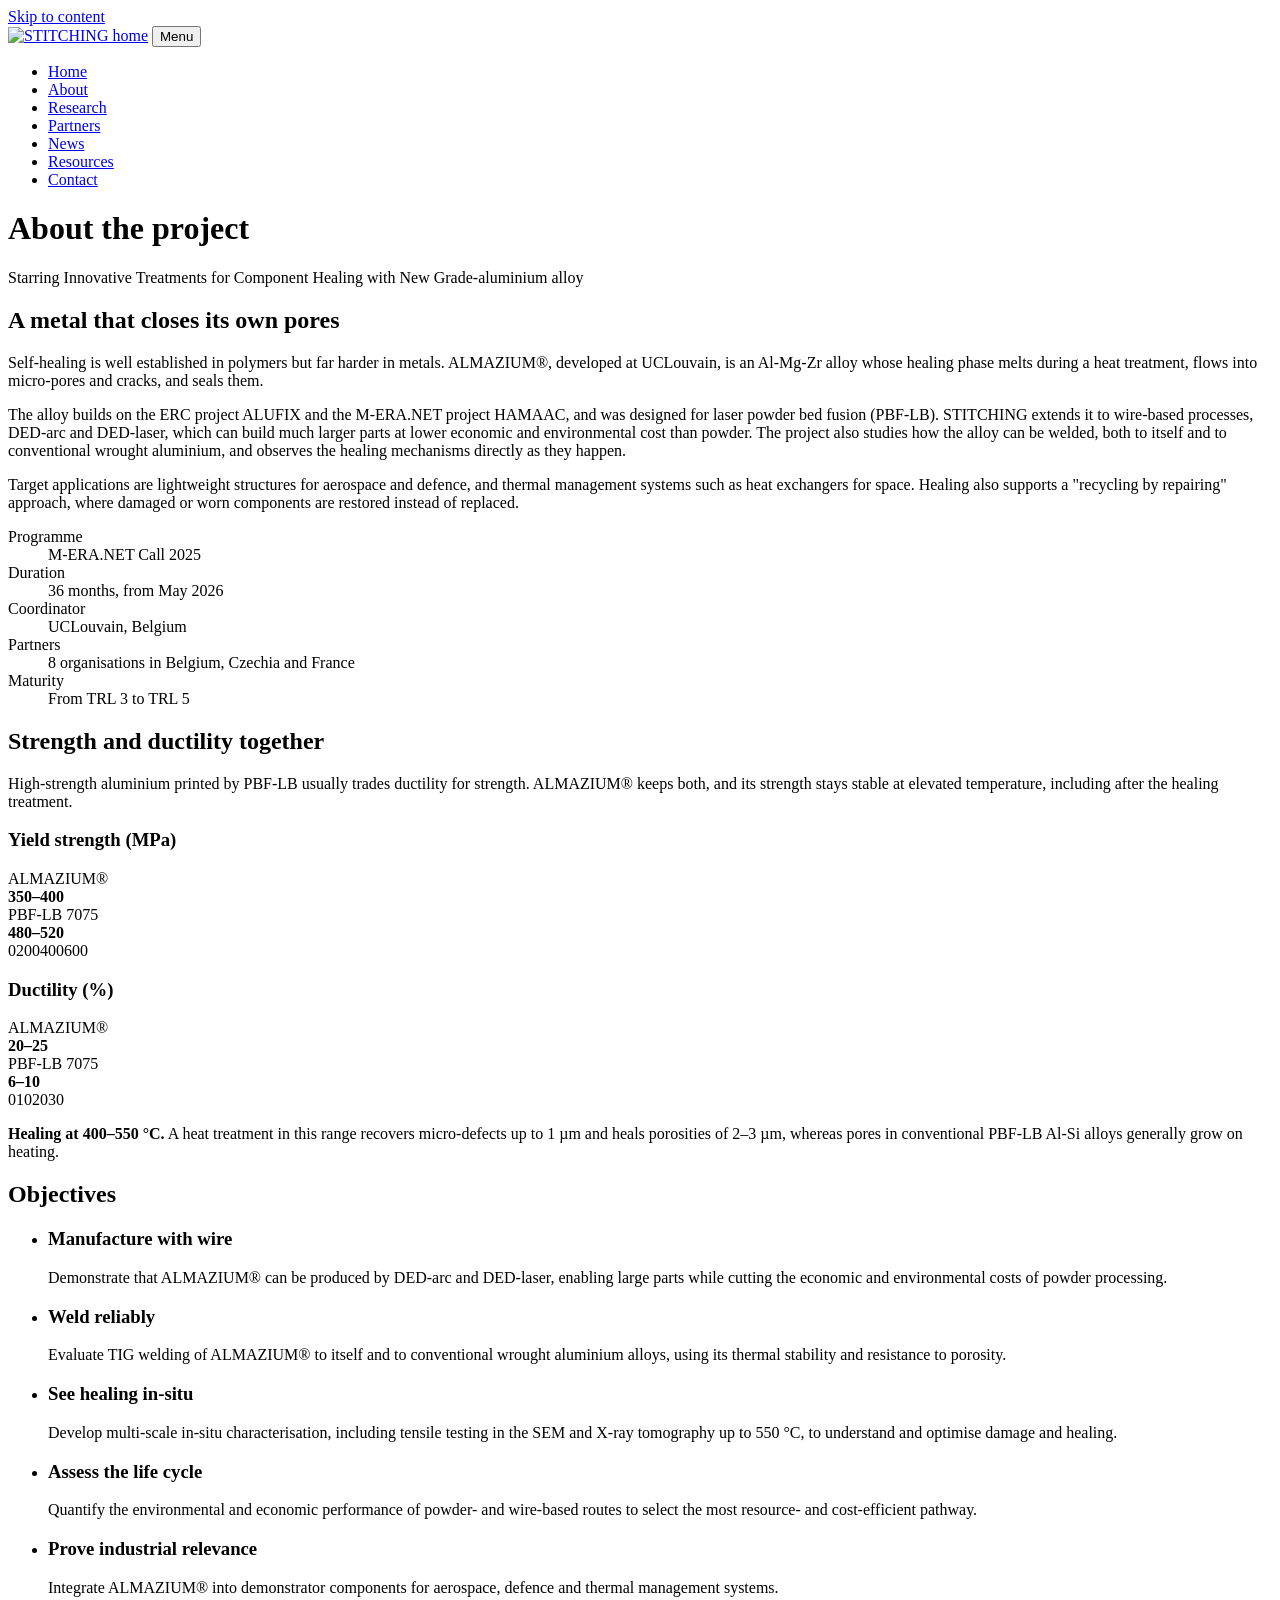
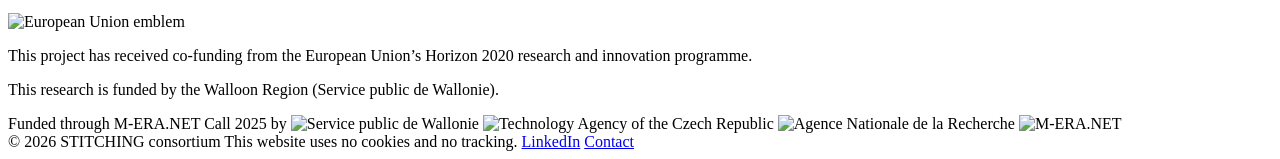
==== about.html @ 86575761 "Add files via upload Add website" ====
<!DOCTYPE html>
<html lang="en">
<head>
<meta charset="utf-8">
<meta name="viewport" content="width=device-width, initial-scale=1">
<title>About | STITCHING</title>
<meta name="description" content="STITCHING is an M-ERA.NET research project on ALMAZIUM®, a self-healing aluminium alloy for additive manufacturing and welding.">
<link rel="icon" href="assets/img/favicon.png" type="image/png">
<link rel="apple-touch-icon" href="assets/img/apple-touch-icon.png">
<meta property="og:title" content="About | STITCHING">
<meta property="og:description" content="STITCHING is an M-ERA.NET research project on ALMAZIUM®, a self-healing aluminium alloy for additive manufacturing and welding.">
<meta property="og:image" content="assets/img/stitching-logo.png">
<link rel="stylesheet" href="assets/style.css">
</head>
<body>
<a class="skip" href="#main">Skip to content</a>

<header class="site-header">
  <div class="wrap">
    <a class="brand" href="index.html"><img src="assets/img/stitching-logo.png" alt="STITCHING home" width="869" height="282"></a>
    <button class="menu-btn" type="button" aria-expanded="false" aria-controls="site-nav">Menu</button>
    <nav class="nav" id="site-nav" aria-label="Main">
      <ul>
        <li><a href="index.html">Home</a></li>
        <li><a href="about.html" aria-current="page">About</a></li>
        <li><a href="research.html">Research</a></li>
        <li><a href="partners.html">Partners</a></li>
        <li><a href="news.html">News</a></li>
        <li><a href="resources.html">Resources</a></li>
        <li><a href="contact.html">Contact</a></li>
      </ul>
    </nav>
  </div>
</header>

<main id="main">
<div class="banner">
  <div class="wrap">
    <h1>About the project</h1>
    <p>Starring Innovative Treatments for Component Healing with New Grade-aluminium alloy</p>
  </div>
</div>
<section>
  <div class="wrap cols">
    <div>
      <h2>A metal that closes its own pores</h2>
      <p class="intro">Self-healing is well established in polymers but far harder in metals. ALMAZIUM®, developed at UCLouvain, is an Al-Mg-Zr alloy whose healing phase melts during a heat treatment, flows into micro-pores and cracks, and seals them.</p>
      <p>The alloy builds on the ERC project ALUFIX and the M-ERA.NET project HAMAAC, and was designed for laser powder bed fusion (PBF-LB). STITCHING extends it to wire-based processes, DED-arc and DED-laser, which can build much larger parts at lower economic and environmental cost than powder. The project also studies how the alloy can be welded, both to itself and to conventional wrought aluminium, and observes the healing mechanisms directly as they happen.</p>
      <p>Target applications are lightweight structures for aerospace and defence, and thermal management systems such as heat exchangers for space. Healing also supports a "recycling by repairing" approach, where damaged or worn components are restored instead of replaced.</p>
    </div>
    <dl class="facts">
      <dt>Programme</dt><dd>M-ERA.NET Call 2025</dd>
      <dt>Duration</dt><dd>36 months, from May 2026</dd>
      <dt>Coordinator</dt><dd>UCLouvain, Belgium</dd>
      <dt>Partners</dt><dd>8 organisations in Belgium, Czechia and France</dd>
      <dt>Maturity</dt><dd>From TRL 3 to TRL 5</dd>
    </dl>
  </div>
</section>

<section class="tint">
  <div class="wrap">
    <h2>Strength and ductility together</h2>
    <p class="intro">High-strength aluminium printed by PBF-LB usually trades ductility for strength. ALMAZIUM® keeps both, and its strength stays stable at elevated temperature, including after the healing treatment.</p>
    <div class="compare">
      <div class="metric">
        <h3>Yield strength (MPa)</h3>
        <div class="row"><span class="who">ALMAZIUM®</span><div class="track"><div class="range ours" style="left:58.3%;width:8.3%"><b>350–400</b></div></div></div>
        <div class="row"><span class="who">PBF-LB 7075</span><div class="track"><div class="range" style="left:80%;width:6.7%"><b>480–520</b></div></div></div>
        <div class="axis"><span></span><div><span>0</span><span>200</span><span>400</span><span>600</span></div></div>
      </div>
      <div class="metric">
        <h3>Ductility (%)</h3>
        <div class="row"><span class="who">ALMAZIUM®</span><div class="track"><div class="range ours" style="left:66.7%;width:16.7%"><b>20–25</b></div></div></div>
        <div class="row"><span class="who">PBF-LB 7075</span><div class="track"><div class="range" style="left:20%;width:13.3%"><b>6–10</b></div></div></div>
        <div class="axis"><span></span><div><span>0</span><span>10</span><span>20</span><span>30</span></div></div>
      </div>
    </div>
    <div class="heal-note">
      <p><strong>Healing at 400–550 °C.</strong> A heat treatment in this range recovers micro-defects up to 1 µm and heals porosities of 2–3 µm, whereas pores in conventional PBF-LB Al-Si alloys generally grow on heating.</p>
    </div>
  </div>
</section>

<section>
  <div class="wrap">
    <h2>Objectives</h2>
    <ul class="objectives">
      <li><h3>Manufacture with wire</h3><p>Demonstrate that ALMAZIUM® can be produced by DED-arc and DED-laser, enabling large parts while cutting the economic and environmental costs of powder processing.</p></li>
      <li><h3>Weld reliably</h3><p>Evaluate TIG welding of ALMAZIUM® to itself and to conventional wrought aluminium alloys, using its thermal stability and resistance to porosity.</p></li>
      <li><h3>See healing in-situ</h3><p>Develop multi-scale in-situ characterisation, including tensile testing in the SEM and X-ray tomography up to 550 °C, to understand and optimise damage and healing.</p></li>
      <li><h3>Assess the life cycle</h3><p>Quantify the environmental and economic performance of powder- and wire-based routes to select the most resource- and cost-efficient pathway.</p></li>
      <li><h3>Prove industrial relevance</h3><p>Integrate ALMAZIUM® into demonstrator components for aerospace, defence and thermal management systems.</p></li>
    </ul>
  </div>
</section>
</main>

<div class="funding-band">
  <div class="wrap">
    <div class="funding">
      <img class="eu" src="assets/img/eu-emblem.svg" alt="European Union emblem" width="96" height="64">
      <div>
        <p>This project has received co-funding from the European Union’s Horizon 2020 research and innovation programme.</p>
        <p>This research is funded by the Walloon Region (Service public de Wallonie).</p>
      </div>
    </div>
    <div class="funders">
      <span>Funded through M-ERA.NET Call 2025 by</span>
      <img src="assets/logos/spw.png" alt="Service public de Wallonie">
      <img class="square" src="assets/logos/tacr.png" alt="Technology Agency of the Czech Republic">
      <img src="assets/logos/anr.png" alt="Agence Nationale de la Recherche">
      <img src="assets/logos/meranet.png" alt="M-ERA.NET">
    </div>
  </div>
</div>

<footer>
  <div class="wrap">
    <span>© 2026 STITCHING consortium</span>
    <span>This website uses no cookies and no tracking.</span>
    <a href="https://www.linkedin.com/company/stitching-meranet/" rel="noopener">LinkedIn</a>
    <a href="contact.html">Contact</a>
  </div>
</footer>
<script src="assets/site.js"></script>
</body>
</html>
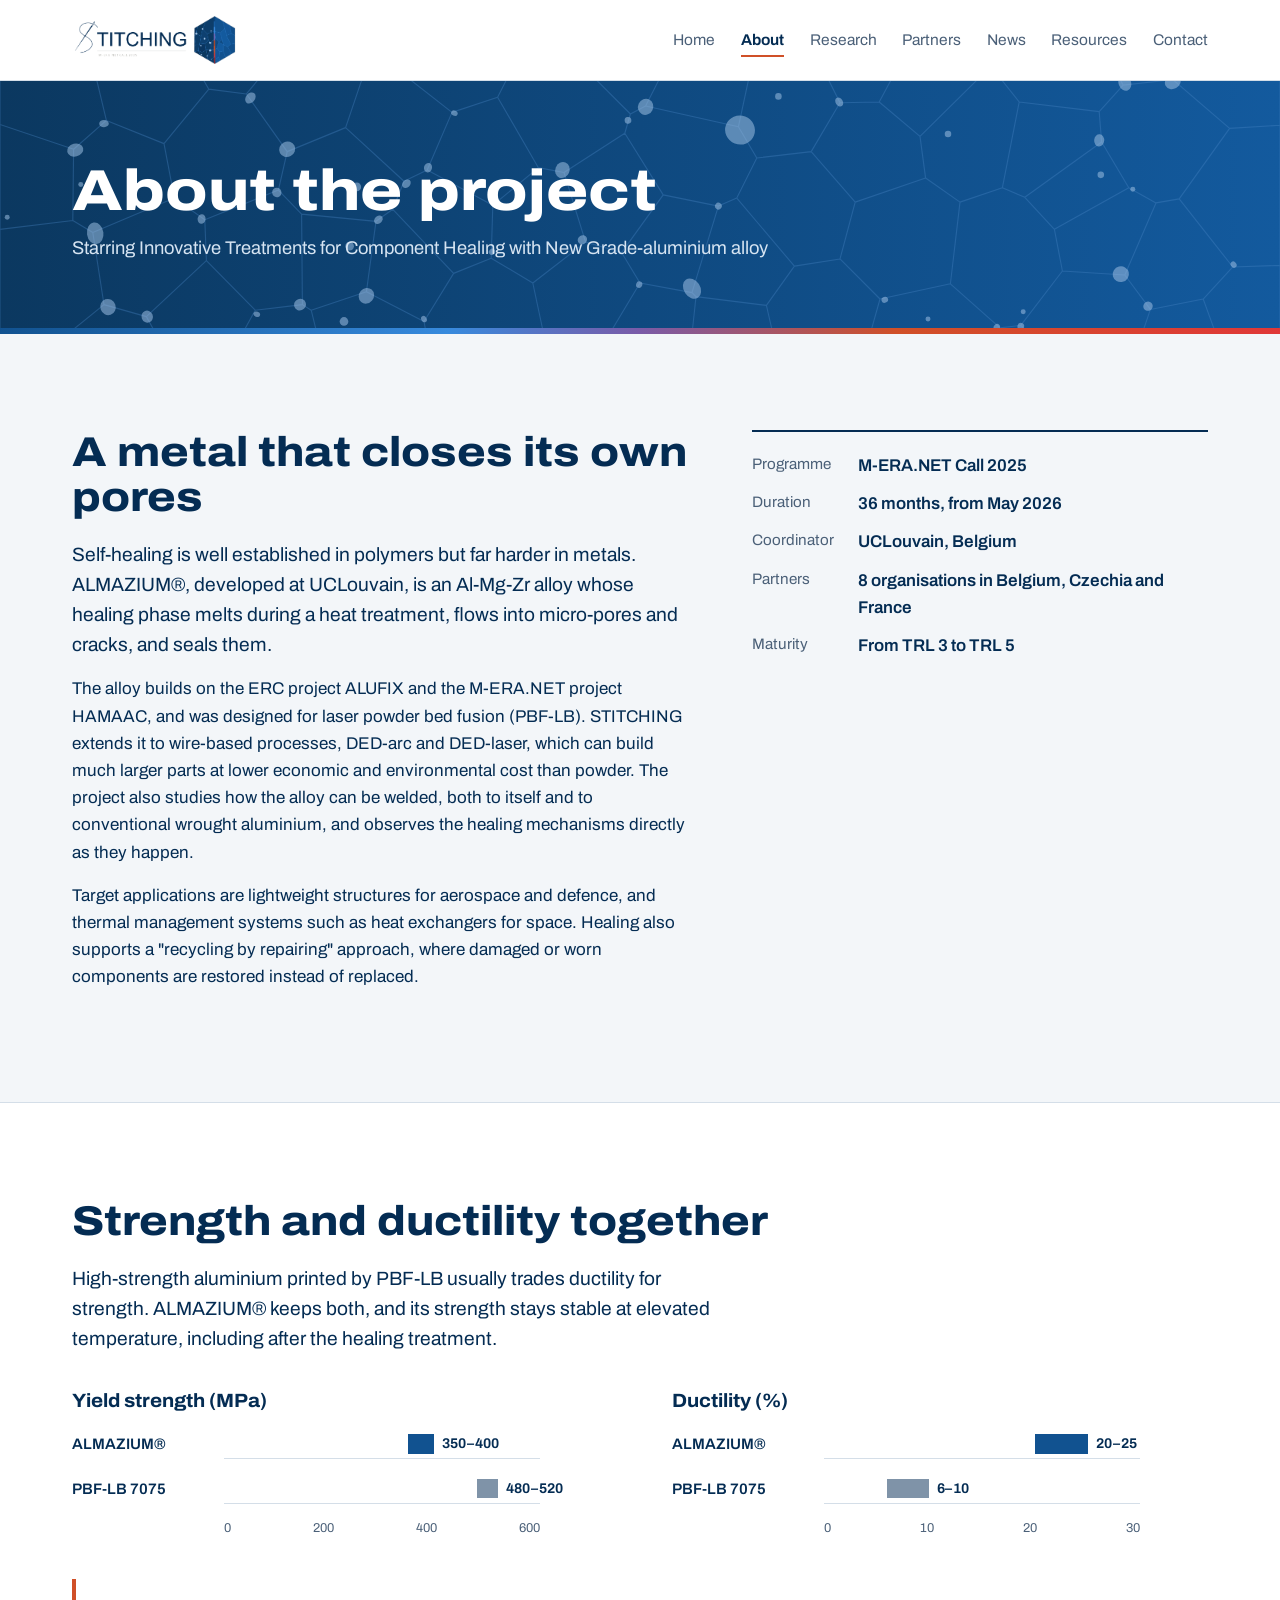
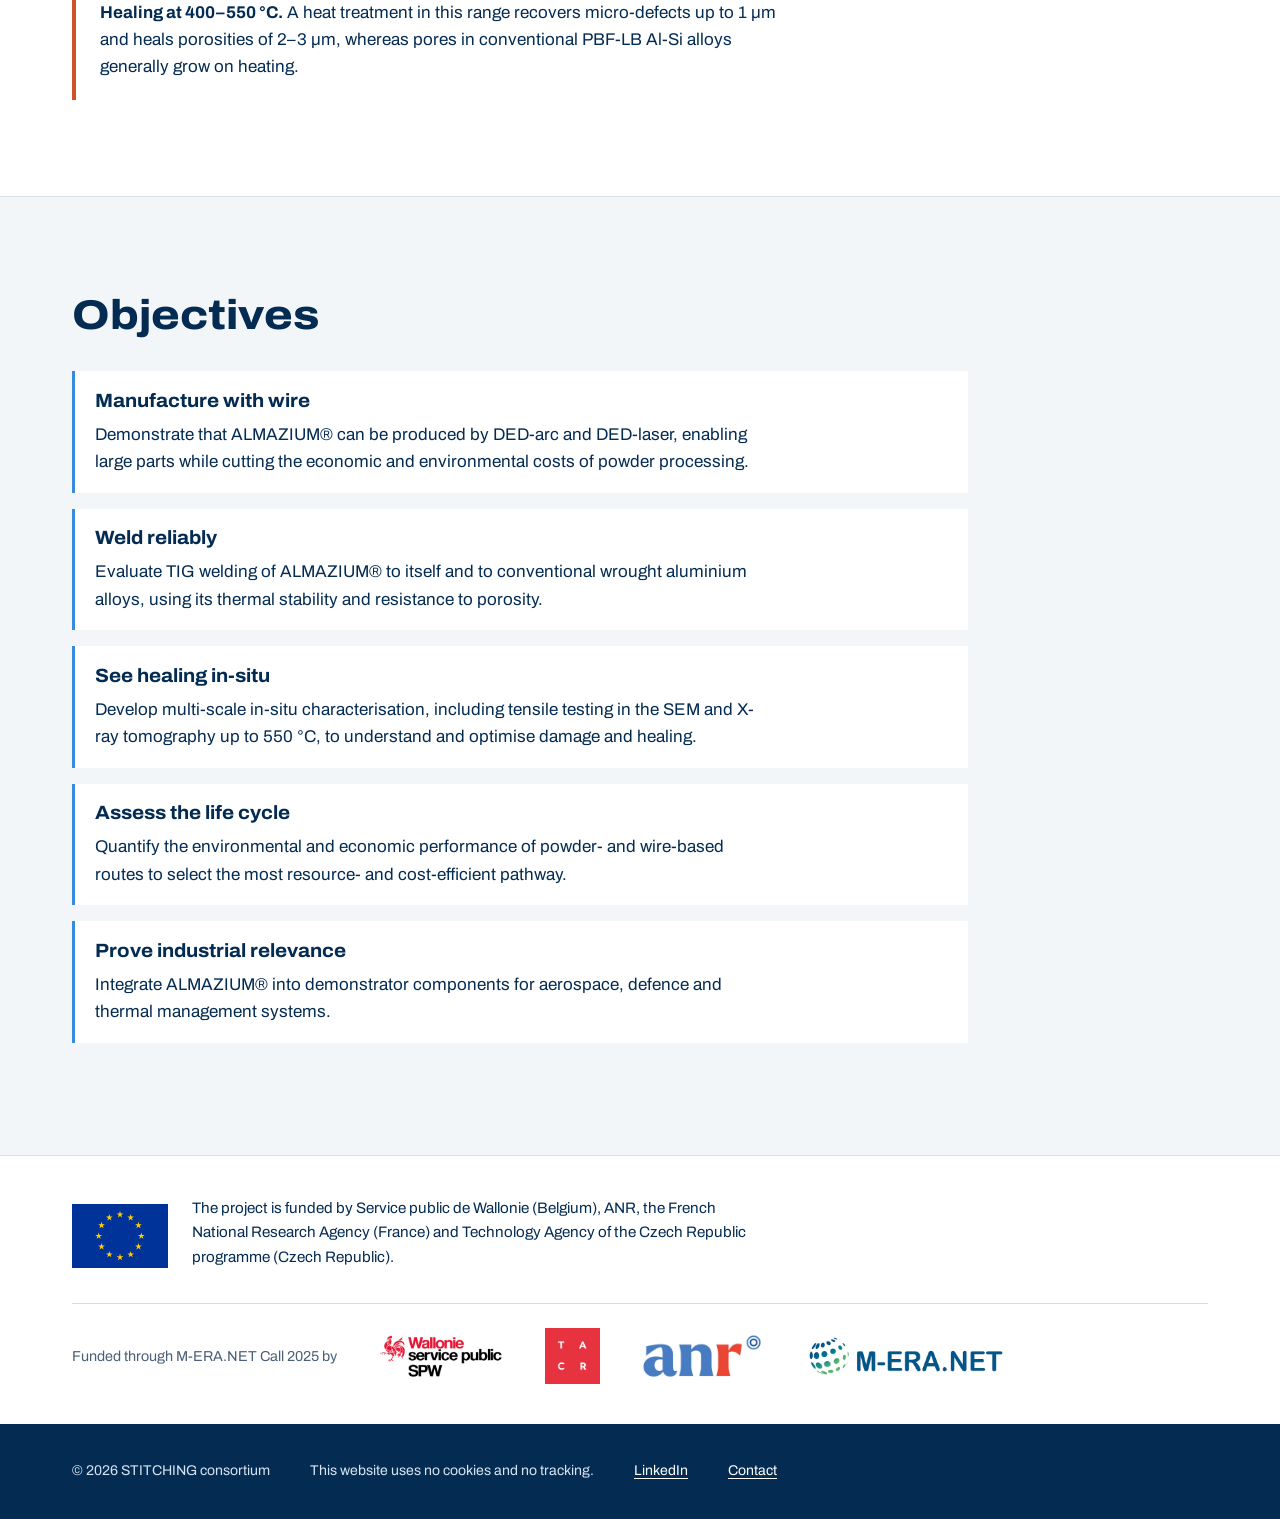
==== commit d7eabdcf: "Add files via upload" ====
--- a/about.html
+++ b/about.html
@@ -99,10 +99,9 @@
 <div class="funding-band">
   <div class="wrap">
     <div class="funding">
-      <img class="eu" src="assets/img/eu-emblem.svg" alt="European Union emblem" width="96" height="64">
+      <img class="eu" src="assets/img/eu-emblem.svg" alt="Flag of the European Union" width="96" height="64">
       <div>
-        <p>This project has received co-funding from the European Union’s Horizon 2020 research and innovation programme.</p>
-        <p>This research is funded by the Walloon Region (Service public de Wallonie).</p>
+        <p>The project is funded by Service public de Wallonie (Belgium), ANR, the French National Research Agency (France) and Technology Agency of the Czech Republic programme (Czech Republic).</p>
       </div>
     </div>
     <div class="funders">
--- a/assets/style.css
+++ b/assets/style.css
@@ -0,0 +1,212 @@
+/* STITCHING website stylesheet */
+@font-face{font-family:"Archivo";font-style:normal;font-display:swap;font-weight:100 900;font-stretch:62% 125%;
+  src:url(fonts/archivo-latin-wdth-normal.woff2) format("woff2-variations");
+  unicode-range:U+0000-00FF,U+0131,U+0152-0153,U+02BB-02BC,U+02C6,U+02DA,U+02DC,U+0304,U+0308,U+0329,U+2000-206F,U+20AC,U+2122,U+2191,U+2193,U+2212,U+2215,U+FEFF,U+FFFD}
+@font-face{font-family:"Archivo";font-style:normal;font-display:swap;font-weight:100 900;font-stretch:62% 125%;
+  src:url(fonts/archivo-latin-ext-wdth-normal.woff2) format("woff2-variations");
+  unicode-range:U+0100-02BA,U+02BD-02C5,U+02C7-02CC,U+02CE-02D7,U+02DD-02FF,U+0304,U+0308,U+0329,U+1D00-1DBF,U+1E00-1E9F,U+1EF2-1EFF,U+2020,U+20A0-20AB,U+20AD-20C0,U+2113,U+2C60-2C7F,U+A720-A7FF}
+
+:root{
+  /* Colours taken from the STITCHING logo */
+  --navy:#042C53;      /* wordmark */
+  --hex-dark:#0B3860;  /* hexagon, dark side */
+  --hex:#115290;       /* hexagon, light side */
+  --blue:#378ADD;      /* stitch, top */
+  --pore:#9CBEE1;      /* pores */
+  --heat:#D05028;      /* stitch, hot end */
+  --heat-2:#E03838;
+  --bg:#F3F6F9; --surface:#FFFFFF; --line:#D4DEE8; --ink:var(--navy); --muted:#4B6078;
+  --font:"Archivo",system-ui,-apple-system,"Segoe UI",Roboto,sans-serif;
+  --wrap:74rem;
+}
+*,*::before,*::after{box-sizing:border-box}
+html{scroll-behavior:smooth}
+@media (prefers-reduced-motion:reduce){html{scroll-behavior:auto}}
+body{margin:0;background:var(--bg);color:var(--ink);font-family:var(--font);font-size:1.0625rem;line-height:1.6;-webkit-font-smoothing:antialiased}
+img{max-width:100%;height:auto}
+a{color:var(--hex);text-underline-offset:.18em;text-decoration-thickness:1px}
+a:hover{text-decoration-thickness:2px}
+:focus-visible{outline:3px solid var(--blue);outline-offset:3px;border-radius:2px}
+.wrap{max-width:var(--wrap);margin:0 auto;padding:0 1.5rem}
+.skip{position:absolute;left:-999px;top:0;background:var(--navy);color:#fff;padding:.5rem 1rem;z-index:100}
+.skip:focus{left:1rem;top:1rem}
+
+/* Header */
+.site-header{position:sticky;top:0;z-index:50;background:#fff;border-bottom:1px solid var(--line)}
+.site-header .wrap{display:flex;align-items:center;gap:2rem;height:5rem}
+.brand{display:block;flex-shrink:0}
+.brand img{height:54px;width:auto;display:block}
+.nav{margin-left:auto}
+.nav ul{list-style:none;margin:0;padding:0;display:flex;gap:1.6rem}
+.nav a{color:var(--muted);text-decoration:none;font-size:.97rem;padding:.4rem 0;border-bottom:2px solid transparent}
+.nav a:hover{color:var(--navy)}
+.nav a[aria-current="page"]{color:var(--navy);font-weight:650;border-bottom-color:var(--heat)}
+.menu-btn{display:none;margin-left:auto;font:inherit;font-weight:650;color:var(--navy);background:none;border:2px solid var(--navy);padding:.4rem .8rem;cursor:pointer}
+@media (max-width:900px){
+  .site-header .wrap{height:4rem}
+  .brand img{height:38px}
+  .menu-btn{display:block}
+  .nav{position:absolute;left:0;right:0;top:100%;background:#fff;border-bottom:1px solid var(--line);display:none}
+  .nav.open{display:block}
+  .nav ul{flex-direction:column;gap:0;padding:.5rem 1.5rem 1rem}
+  .nav a{display:block;padding:.7rem 0;border-bottom:1px solid var(--line);font-size:1.05rem}
+  .nav a[aria-current="page"]{border-bottom-color:var(--line);color:var(--heat)}
+}
+
+/* Home hero */
+.hero{position:relative;background:var(--hex-dark);overflow:hidden}
+.micro{position:absolute;inset:0;width:100%;height:100%;display:block}
+.micro .grains{fill:none;stroke:#4A86C5;stroke-opacity:.45;stroke-width:1.4}
+.micro .pore{fill:var(--pore)}
+.micro .healed{fill:#fff;opacity:0}
+.hero-inner{position:relative;max-width:var(--wrap);margin:0 auto;padding:clamp(3rem,10vh,6.5rem) 1.5rem clamp(5rem,11vh,7.5rem);min-height:min(80vh,44rem);display:flex;align-items:center}
+.plate{background:#fff;padding:clamp(1.5rem,3vw,2.5rem);max-width:40rem;box-shadow:0 20px 50px -20px rgba(2,20,40,.55)}
+.plate .logo{display:block;width:min(100%,25rem);height:auto}
+.plate h1{position:absolute;width:1px;height:1px;overflow:hidden;clip:rect(0 0 0 0)}
+.plate .long{margin:1.4rem 0 0;font-size:1.02rem;font-stretch:90%;font-weight:550;color:var(--muted);line-height:1.35}
+.plate .lede{margin:.9rem 0 0;font-size:clamp(1.1rem,1.7vw,1.28rem);line-height:1.45}
+.actions{display:flex;flex-wrap:wrap;gap:.75rem;margin-top:1.6rem}
+.btn{display:inline-block;padding:.7rem 1.15rem;font-weight:650;text-decoration:none;border:2px solid var(--navy);color:var(--navy);font-size:.98rem}
+.btn.primary{background:var(--navy);color:#fff}
+.btn:hover{background:var(--hex);border-color:var(--hex);color:#fff}
+.hero-caption{position:absolute;left:1.5rem;bottom:1rem;margin:0;font-size:.82rem;color:#C9DAEC;max-width:min(36rem,60%);display:flex;gap:.75rem;align-items:baseline}
+.replay{font:inherit;font-size:.82rem;color:#fff;background:none;border:0;padding:0;text-decoration:underline;text-underline-offset:.18em;cursor:pointer;white-space:nowrap}
+.scalebar{position:absolute;right:1.5rem;bottom:1.1rem;display:flex;flex-direction:column;align-items:flex-end;gap:.2rem;font-size:.8rem;color:#C9DAEC}
+.scalebar span:first-child{display:block;width:96px;height:4px;background:#fff}
+@media (max-width:700px){
+  .hero-inner{padding-top:7rem;padding-bottom:7rem}
+  .hero-caption{max-width:calc(100% - 3rem);bottom:2.8rem}
+}
+
+/* Sub-page banner */
+.banner{background:var(--hex-dark) url(img/grains.svg) center/cover no-repeat;color:#fff;border-bottom:6px solid transparent;border-image:linear-gradient(90deg,var(--hex),var(--blue) 35%,#7A5BA8 50%,var(--heat) 70%,var(--heat-2)) 1}
+.banner .wrap{padding-top:clamp(3rem,7vw,5rem);padding-bottom:clamp(2.5rem,6vw,4rem)}
+.banner h1{margin:0;font-size:clamp(2.2rem,5vw,3.6rem);line-height:1.05;font-weight:800;font-stretch:118%}
+.banner p{margin:.8rem 0 0;font-size:1.15rem;color:#D6E4F2;max-width:46rem}
+
+/* Sections */
+section{padding:clamp(3.5rem,8vw,6rem) 0}
+section + section{border-top:1px solid var(--line)}
+section.tint{background:#fff}
+h2{font-size:clamp(1.8rem,3.4vw,2.6rem);line-height:1.1;font-weight:780;font-stretch:112%;margin:0 0 1.2rem;max-width:22em}
+h3{font-size:1.2rem;line-height:1.25;font-weight:720;font-stretch:106%;margin:0 0 .5rem}
+p{margin:0 0 1rem;max-width:68ch}
+.intro{font-size:1.2rem;line-height:1.55;max-width:60ch}
+.muted{color:var(--muted)}
+.small{font-size:.9rem}
+.more{font-weight:650}
+.cols{display:grid;grid-template-columns:minmax(0,1.35fr) minmax(0,1fr);gap:clamp(2rem,5vw,5rem);align-items:start}
+@media (max-width:860px){.cols{grid-template-columns:1fr}}
+
+/* Counters */
+.counters{display:flex;gap:clamp(2rem,5vw,4rem);border-top:2px solid var(--navy);padding-top:1.5rem}
+.counter strong{display:block;font-size:clamp(3.2rem,7vw,5rem);line-height:1;font-weight:820;font-stretch:125%;color:var(--hex)}
+.counter span{display:block;margin-top:.4rem;font-size:1rem;color:var(--muted)}
+
+/* Facts */
+.facts{margin:0;display:grid;grid-template-columns:auto 1fr;gap:.7rem 1.5rem;border-top:2px solid var(--navy);padding-top:1.25rem}
+.facts dt{color:var(--muted);font-size:.95rem}
+.facts dd{margin:0;font-weight:600}
+
+/* Research lines */
+.lines{display:grid;grid-template-columns:repeat(2,minmax(0,1fr));gap:2.5rem 3.5rem;margin-top:2.2rem}
+@media (max-width:760px){.lines{grid-template-columns:1fr}}
+.line{border-top:2px solid var(--navy);padding-top:1.1rem}
+.line p{margin-bottom:.6rem}
+.line .wp{font-size:.88rem;color:var(--muted)}
+
+/* Objectives */
+.objectives{list-style:none;margin:2rem 0 0;padding:0;max-width:56rem}
+.objectives li{padding:1.1rem 0 1.1rem 1.25rem;border-left:3px solid var(--blue);margin-bottom:1rem;background:#fff;padding-right:1.25rem}
+.objectives li p{margin:0}
+
+/* Alloy comparison */
+.compare{margin-top:2.2rem;display:grid;grid-template-columns:repeat(2,minmax(0,1fr));gap:2.5rem 4rem}
+@media (max-width:760px){.compare{grid-template-columns:1fr}}
+.metric h3{margin-bottom:1rem}
+.row,.axis{display:grid;grid-template-columns:8.5rem 1fr;gap:1rem}
+@media (max-width:760px){.row,.axis{grid-template-columns:6.5rem 1fr}}
+.row{align-items:center;margin-bottom:.9rem}
+.row .who{font-size:.95rem;font-weight:600}
+.track{position:relative;height:1.9rem;border-bottom:1px solid var(--line);margin-right:4.25rem}
+.range{position:absolute;top:.35rem;height:1.2rem;background:#7F93A8}
+.range.ours{background:var(--hex)}
+.range b{position:absolute;left:calc(100% + .5rem);top:50%;transform:translateY(-50%);font-size:.88rem;font-weight:650;white-space:nowrap;color:var(--ink)}
+.axis{font-size:.8rem;color:var(--muted)}
+.axis div{display:flex;justify-content:space-between;margin-right:4.25rem}
+.heal-note{margin-top:2.5rem;padding:1.25rem 1.5rem;background:#fff;border-left:4px solid var(--heat);max-width:52rem}
+.heal-note p{margin:0}
+
+/* Work plan */
+.gantt{margin-top:2.2rem;--label:21rem}
+.g-head,.g-row{display:grid;grid-template-columns:var(--label) 1fr;gap:1.25rem;align-items:center}
+.g-head{font-size:.82rem;color:var(--muted);padding-bottom:.5rem;border-bottom:2px solid var(--navy)}
+.g-years{display:grid;grid-template-columns:repeat(3,1fr)}
+.g-years span{padding-left:.4rem;border-left:1px solid var(--line)}
+.g-body{position:relative}
+.g-row{padding:.8rem 0;border-bottom:1px solid var(--line)}
+.g-label strong{display:block;font-weight:650;font-size:.98rem;line-height:1.3}
+.g-label span{font-size:.85rem;color:var(--muted)}
+.g-track{height:1.5rem;display:grid;grid-template-columns:repeat(36,1fr)}
+.g-bar{grid-row:1;background:var(--hex);height:100%;display:flex;align-items:center;padding-left:.45rem;font-size:.75rem;color:#fff;font-weight:600;white-space:nowrap;overflow:hidden}
+.now{position:absolute;top:0;bottom:0;width:2px;background:var(--heat);pointer-events:none}
+.now span{position:absolute;top:-1.7rem;left:50%;transform:translateX(-50%);font-size:.75rem;font-weight:700;color:#fff;background:var(--heat);padding:.05rem .4rem;white-space:nowrap}
+@media (max-width:760px){
+  .g-head,.g-row{grid-template-columns:1fr;gap:.5rem}
+  .g-head .g-label{display:none}
+  .now{display:none}
+}
+
+/* Logo wall and partner list */
+.logo-wall{list-style:none;margin:2rem 0 0;padding:0;display:grid;grid-template-columns:repeat(4,minmax(0,1fr));gap:1rem}
+@media (max-width:860px){.logo-wall{grid-template-columns:repeat(2,minmax(0,1fr))}}
+.logo-wall a,.logo-tile{display:flex;align-items:center;justify-content:center;aspect-ratio:16/9;background:#fff;border:1px solid var(--line);padding:1.1rem 1.4rem;text-decoration:none}
+.logo-wall a:hover{border-color:var(--hex)}
+.logo-wall img,.logo-tile img{max-height:100%;max-width:100%;width:auto;object-fit:contain}
+.logo-tile.dark,.logo-wall a.dark{background:#000;border-color:#000}
+.wordmark{font-weight:800;font-stretch:120%;font-size:1.5rem;color:var(--navy)}
+
+.countries{margin-top:2.2rem;display:grid;gap:3rem}
+.country h2{font-size:1.5rem;border-bottom:2px solid var(--navy);padding-bottom:.6rem;margin-bottom:1.2rem;max-width:none}
+.partner{display:grid;grid-template-columns:14rem 1fr;gap:1.5rem 2rem;align-items:start;padding:1.25rem 0;border-bottom:1px solid var(--line)}
+.partner:last-child{border-bottom:0}
+.partner h3{margin-bottom:.3rem}
+.partner p{margin:0 0 .5rem}
+.tag{display:inline-block;font-size:.75rem;font-weight:700;color:#fff;background:var(--heat);padding:.05rem .45rem;margin-left:.5rem;vertical-align:.15em}
+@media (max-width:640px){.partner{grid-template-columns:1fr}.partner .logo-tile{max-width:14rem}}
+
+/* Gallery (shown once photos are added) */
+.gallery{display:grid;grid-template-columns:repeat(3,minmax(0,1fr));gap:1rem;margin-top:2rem}
+@media (max-width:760px){.gallery{grid-template-columns:1fr}}
+.gallery figure{margin:0}
+.gallery img{display:block;width:100%;aspect-ratio:4/3;object-fit:cover}
+.gallery figcaption{font-size:.88rem;color:var(--muted);margin-top:.4rem}
+
+/* Lists, empty states */
+.empty{border:1px dashed #9AAFC4;background:#fff;padding:1.5rem;max-width:46rem}
+.empty p:last-child{margin-bottom:0}
+.list{list-style:none;padding:0;margin:0;max-width:52rem}
+.list li{padding:1.1rem 0;border-bottom:1px solid var(--line)}
+.list time{font-size:.85rem;color:var(--muted)}
+.sub{margin-top:3rem}
+
+/* Contact */
+.contacts{display:grid;grid-template-columns:repeat(2,minmax(0,1fr));gap:2rem 4rem;margin-top:1.5rem}
+@media (max-width:700px){.contacts{grid-template-columns:1fr}}
+.contacts address{font-style:normal}
+.contacts h2{font-size:1.05rem;color:var(--muted);font-weight:600;font-stretch:100%}
+
+/* Funding band + footer */
+.funding-band{background:#fff;border-top:1px solid var(--line);padding:2.5rem 0}
+.funding{display:grid;grid-template-columns:auto 1fr;gap:1.5rem;align-items:center;max-width:58rem}
+.funding .eu{width:96px;height:auto;display:block}
+.funding p{margin:0 0 .4rem;max-width:64ch;font-size:.95rem}
+.funders{display:flex;flex-wrap:wrap;gap:1.5rem 2.5rem;align-items:center;margin-top:1.75rem;padding-top:1.5rem;border-top:1px solid var(--line)}
+.funders span{font-size:.9rem;color:var(--muted)}
+.funders img{height:48px;width:auto}
+.funders img.square{height:56px}
+@media (max-width:560px){.funding{grid-template-columns:1fr}.funders img{height:38px}.funders img.square{height:46px}}
+footer{background:var(--navy);color:#D6E4F2;padding:2.25rem 0}
+footer .wrap{display:flex;flex-wrap:wrap;gap:1rem 2.5rem;align-items:center;font-size:.88rem}
+footer a{color:#fff}
+footer img{height:40px;width:auto}
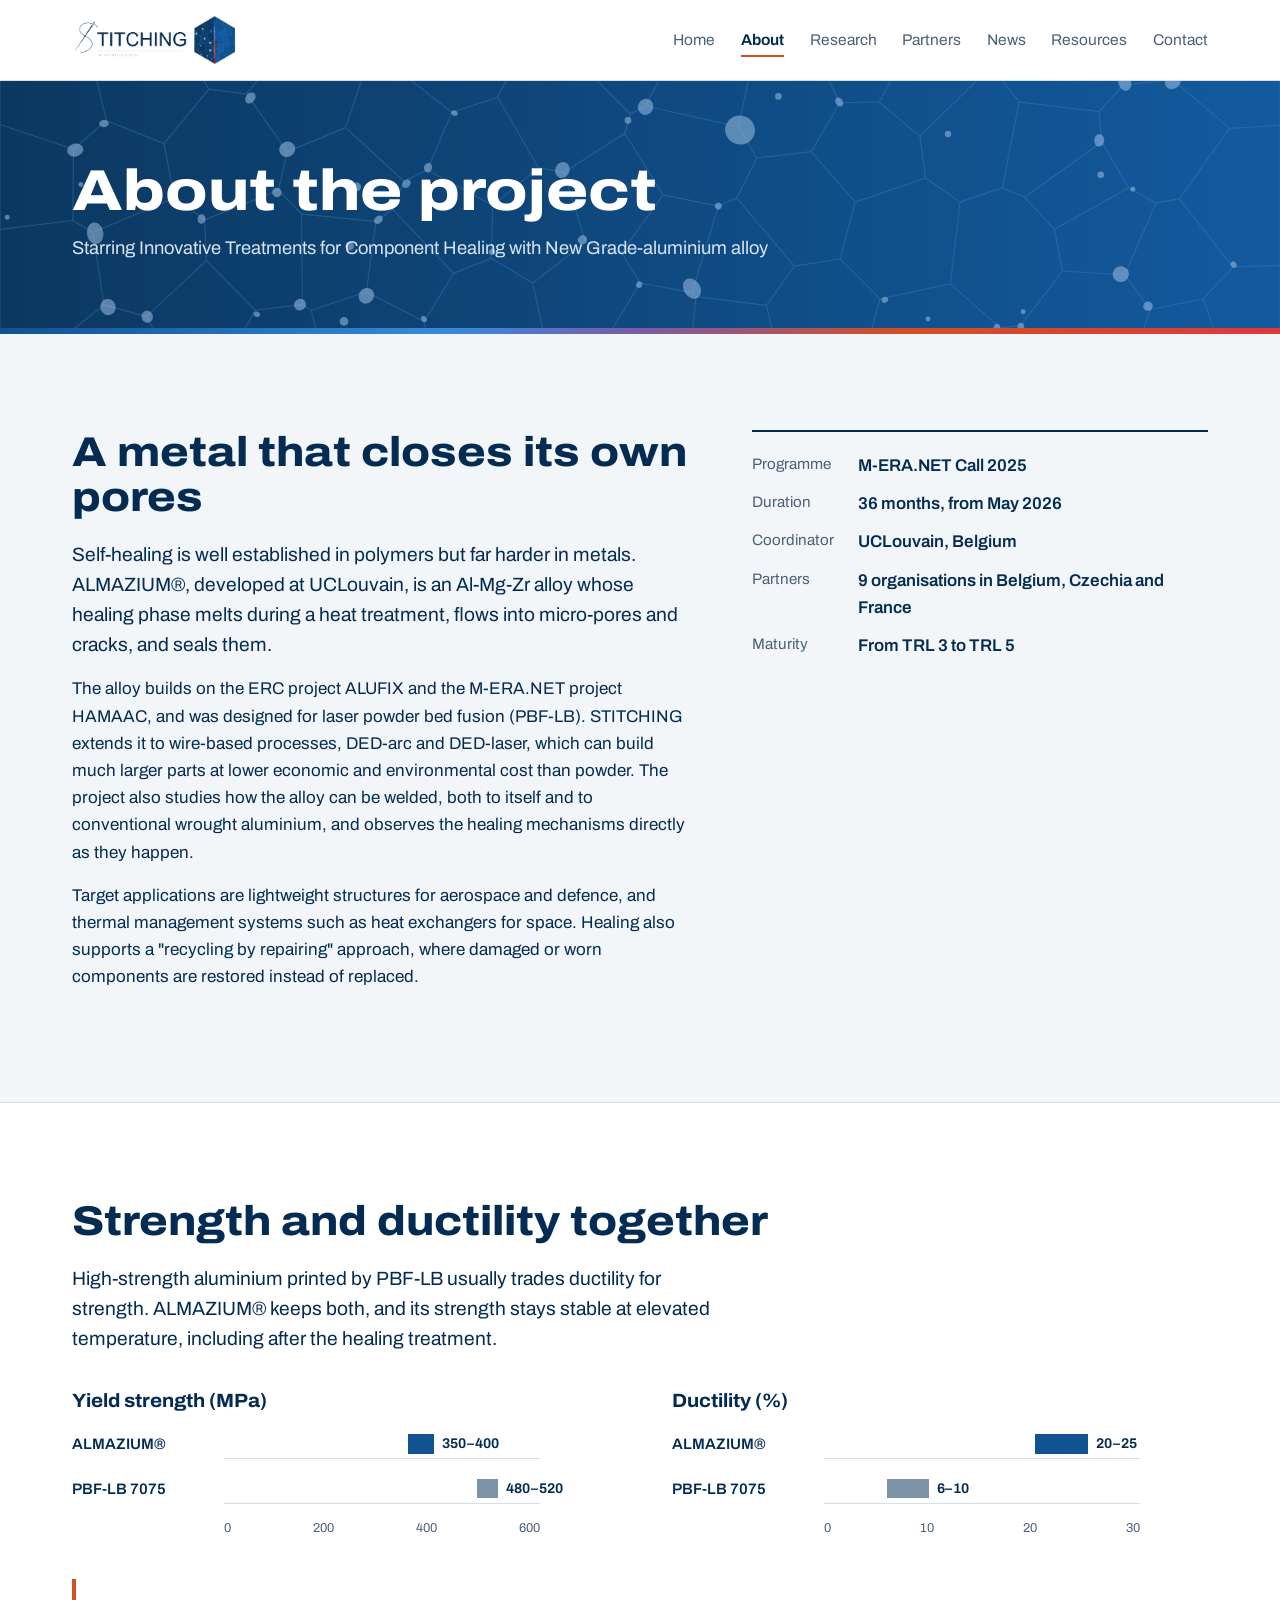
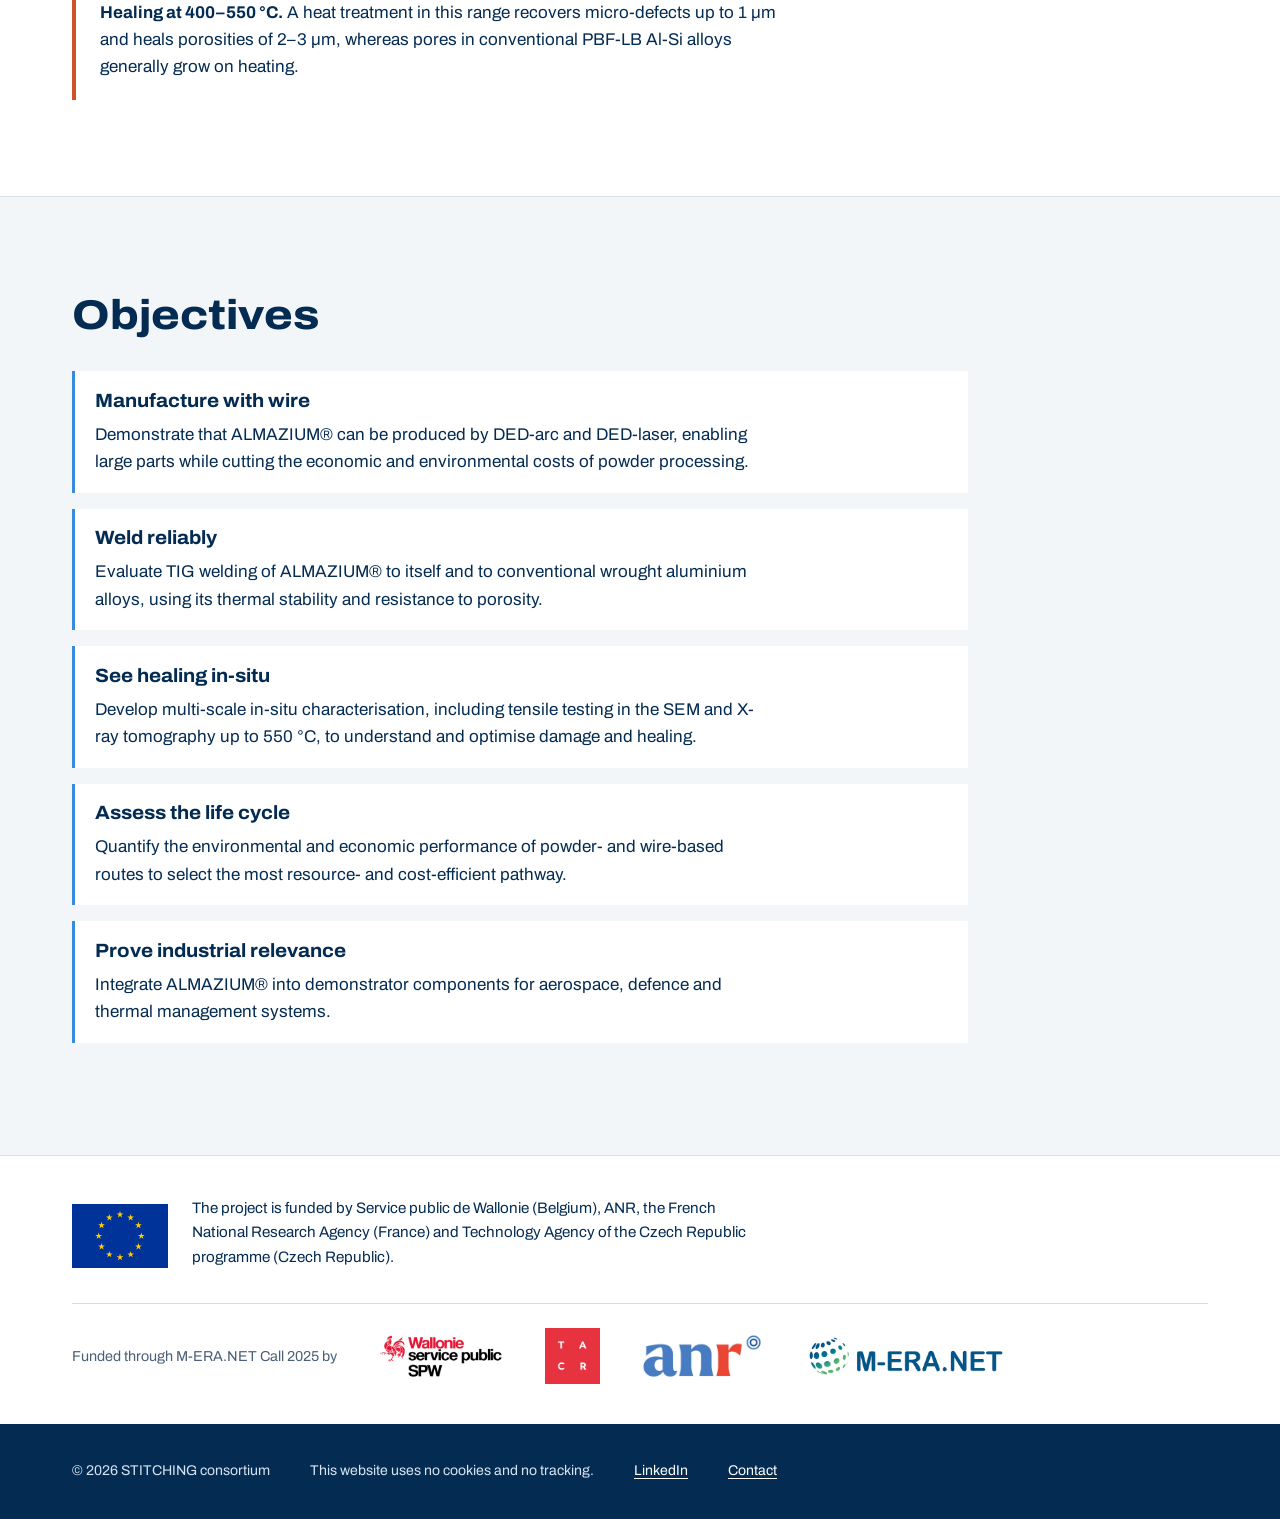
==== commit 0b7068ed: "Add files via upload" ====
--- a/about.html
+++ b/about.html
@@ -52,7 +52,7 @@
       <dt>Programme</dt><dd>M-ERA.NET Call 2025</dd>
       <dt>Duration</dt><dd>36 months, from May 2026</dd>
       <dt>Coordinator</dt><dd>UCLouvain, Belgium</dd>
-      <dt>Partners</dt><dd>8 organisations in Belgium, Czechia and France</dd>
+      <dt>Partners</dt><dd>9 organisations in Belgium, Czechia and France</dd>
       <dt>Maturity</dt><dd>From TRL 3 to TRL 5</dd>
     </dl>
   </div>
--- a/assets/style.css
+++ b/assets/style.css
@@ -158,8 +158,8 @@
 }
 
 /* Logo wall and partner list */
-.logo-wall{list-style:none;margin:2rem 0 0;padding:0;display:grid;grid-template-columns:repeat(4,minmax(0,1fr));gap:1rem}
-@media (max-width:860px){.logo-wall{grid-template-columns:repeat(2,minmax(0,1fr))}}
+.logo-wall{list-style:none;margin:2rem 0 0;padding:0;display:grid;grid-template-columns:repeat(3,minmax(0,1fr));gap:1rem}
+@media (max-width:560px){.logo-wall{grid-template-columns:repeat(2,minmax(0,1fr))}}
 .logo-wall a,.logo-tile{display:flex;align-items:center;justify-content:center;aspect-ratio:16/9;background:#fff;border:1px solid var(--line);padding:1.1rem 1.4rem;text-decoration:none}
 .logo-wall a:hover{border-color:var(--hex)}
 .logo-wall img,.logo-tile img{max-height:100%;max-width:100%;width:auto;object-fit:contain}
